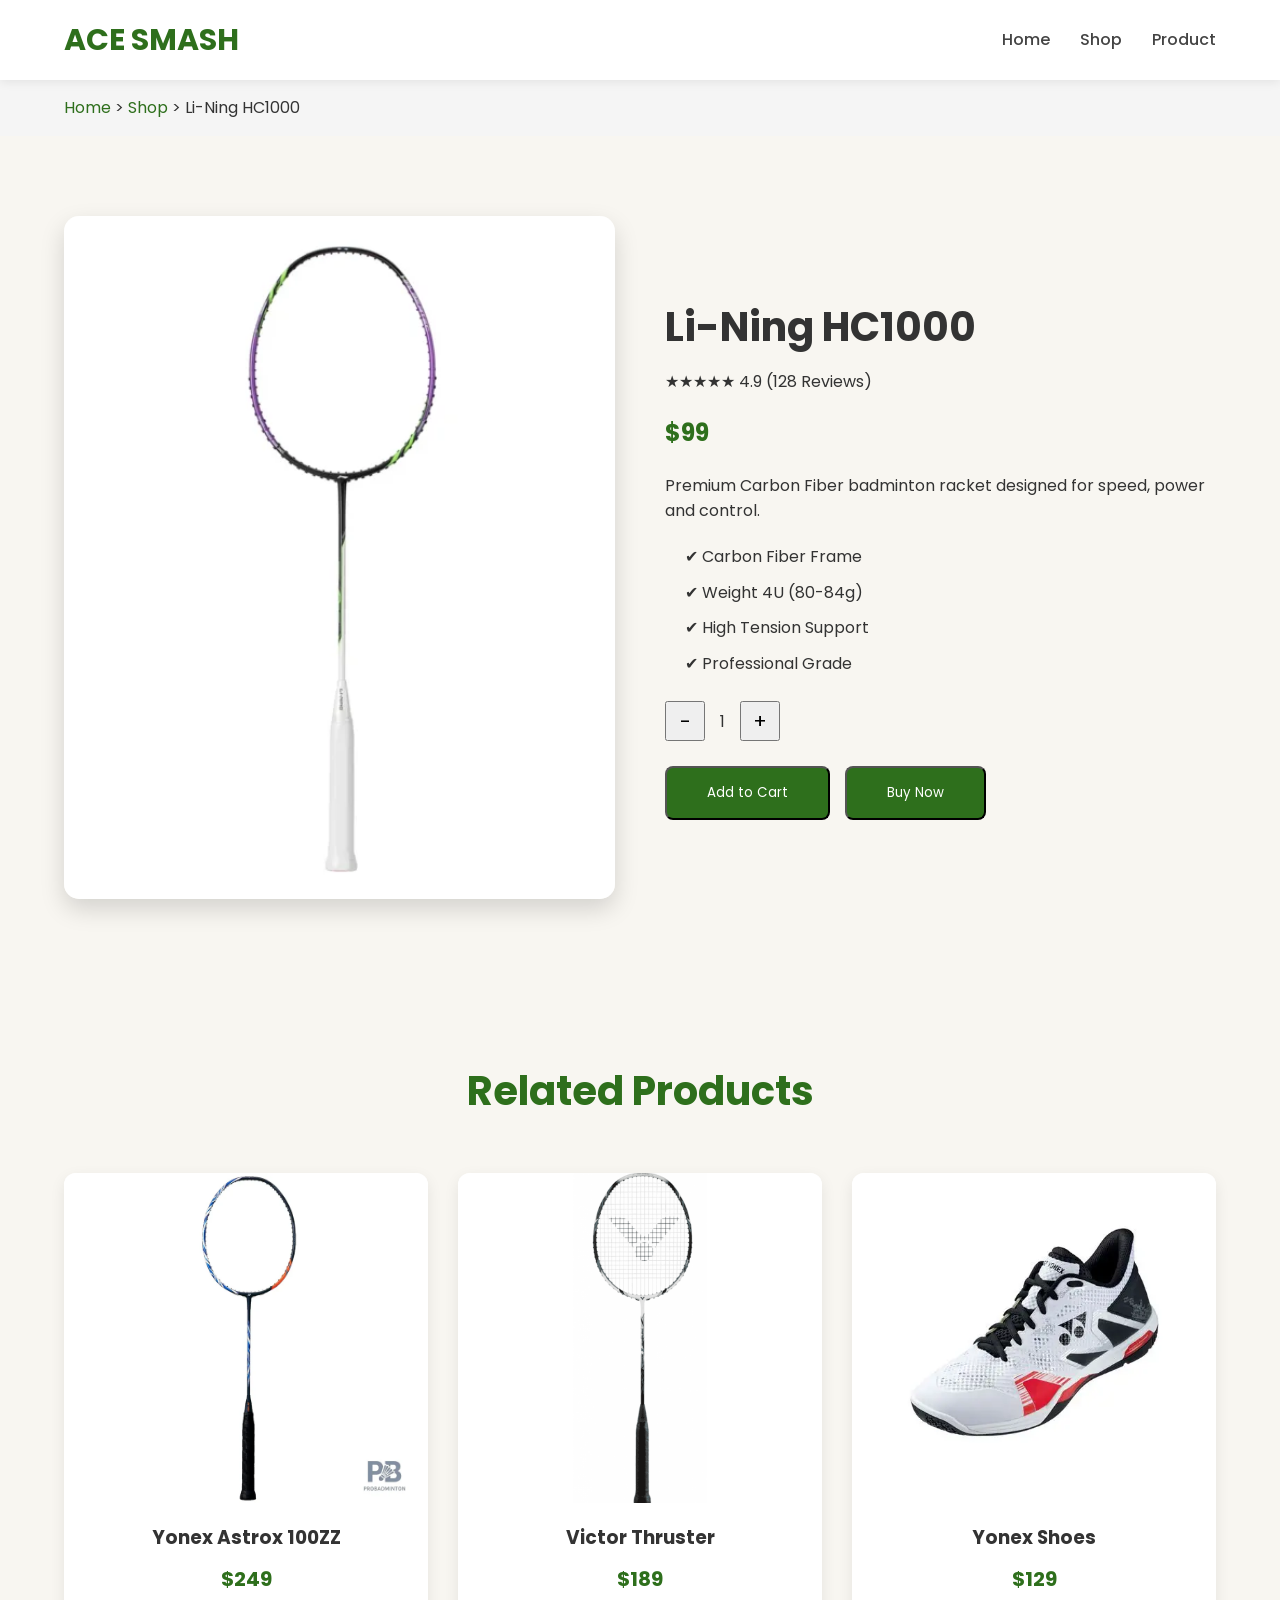
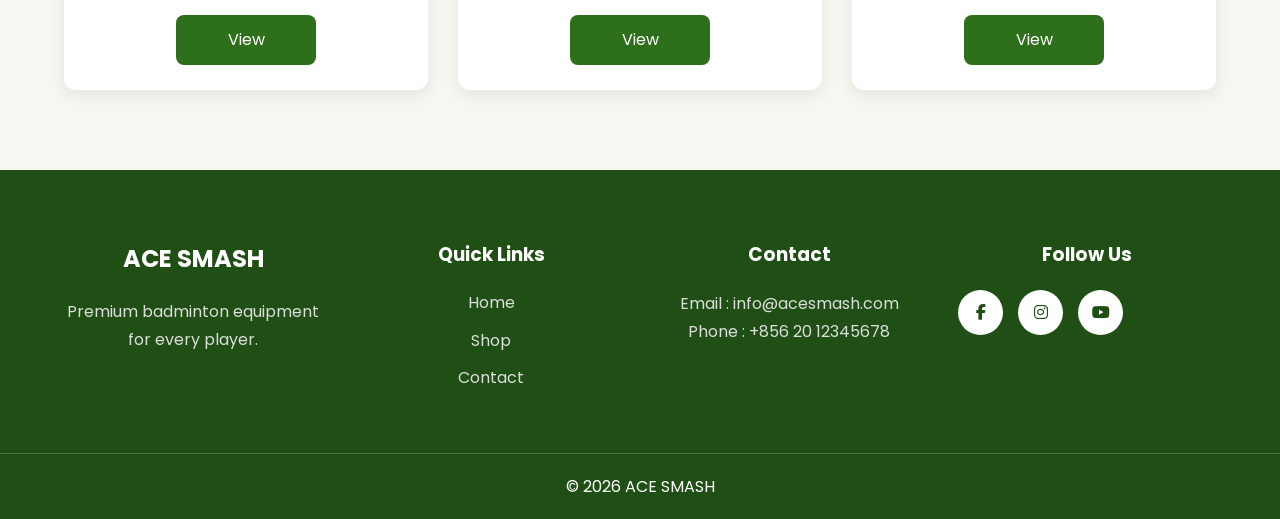
==== product.html @ a4ef645e "Add files via upload" ====
<!DOCTYPE html>
<html lang="en">

<head>

    <meta charset="UTF-8">

    <meta name="viewport" content="width=device-width, initial-scale=1.0">

    <title>ACE SMASH | Product Detail</title>

    <link rel="stylesheet" href="style.css">

    <link rel="preconnect" href="https://fonts.googleapis.com">

    <link rel="preconnect" href="https://fonts.gstatic.com" crossorigin>

    <link href="https://fonts.googleapis.com/css2?family=Poppins:wght@300;400;500;600;700&display=swap" rel="stylesheet">

    <link rel="stylesheet"
          href="https://cdnjs.cloudflare.com/ajax/libs/font-awesome/6.7.2/css/all.min.css">

</head>

<body>

<!-- ================= HEADER ================= -->

<header>

    <div class="container">

        <nav>

            <a href="index.html" class="logo">

                ACE SMASH

            </a>

            <ul class="menu">

                <li><a href="index.html">Home</a></li>

                <li><a href="shop.html">Shop</a></li>

                <li><a class="active" href="product.html">Product</a></li>

            </ul>

        </nav>

    </div>

</header>

<!-- ================= BREADCRUMB ================= -->

<section class="breadcrumb">

    <div class="container">

        <a href="index.html">Home</a>

        <span>></span>

        <a href="shop.html">Shop</a>

        <span>></span>

        <span>Li-Ning HC1000</span>

    </div>

</section>

<!-- ================= PRODUCT ================= -->

<section class="section product-detail">

    <div class="container product-page">

        <div class="product-image">

            <img src="images/lining-hbt-1000.jpg" alt="Li-Ning HC1000">

        </div>

        <div class="product-info">

            <h1>Li-Ning HC1000</h1>

            <div class="rating">

                ★★★★★
                <span>4.9 (128 Reviews)</span>

            </div>

            <h2>$99</h2>

            <p>

                Premium Carbon Fiber badminton racket designed
                for speed, power and control.

            </p>

            <ul class="product-features">

                <li>✔ Carbon Fiber Frame</li>

                <li>✔ Weight 4U (80-84g)</li>

                <li>✔ High Tension Support</li>

                <li>✔ Professional Grade</li>

            </ul>

            <div class="quantity">

                <button>-</button>

                <span>1</span>

                <button>+</button>

            </div>

            <div class="product-buttons">

                <button class="btn">

                    Add to Cart

                </button>

                <button class="btn">

                    Buy Now

                </button>

            </div>

        </div>

    </div>

</section>

<!-- ================= RELATED ================= -->

<section class="section related">

    <div class="container">

        <h2 class="title">

            Related Products

        </h2>

        <div class="product-grid">

            <div class="product-card">

                <img src="images/yonex-astrox-100zz.jpg" alt="">

                <h3>Yonex Astrox 100ZZ</h3>

                <p>$249</p>

                <a href="product.html" class="btn-small">

                    View

                </a>

            </div>

            <div class="product-card">

                <img src="images/victor-thruster.jpg" alt="">

                <h3>Victor Thruster</h3>

                <p>$189</p>

                <a href="product.html" class="btn-small">

                    View

                </a>

            </div>

            <div class="product-card">

                <img src="images/yonex-shoes.jpg" alt="">

                <h3>Yonex Shoes</h3>

                <p>$129</p>

                <a href="product.html" class="btn-small">

                    View

                </a>

            </div>

        </div>

    </div>

</section>

<!-- ================= FOOTER ================= -->

<footer class="footer">

    <div class="container footer-grid">

        <div>

            <h2>ACE SMASH</h2>

            <p>

                Premium badminton equipment for every player.

            </p>

        </div>

        <div>

            <h3>Quick Links</h3>

            <ul>

                <li><a href="index.html">Home</a></li>

                <li><a href="shop.html">Shop</a></li>

                <li><a href="#">Contact</a></li>

            </ul>

        </div>

        <div>

            <h3>Contact</h3>

            <p>Email : info@acesmash.com</p>

            <p>Phone : +856 20 12345678</p>

        </div>

        <div>

            <h3>Follow Us</h3>

            <div class="social">

                <a href="#"><i class="fab fa-facebook-f"></i></a>

                <a href="#"><i class="fab fa-instagram"></i></a>

                <a href="#"><i class="fab fa-youtube"></i></a>

            </div>

        </div>

    </div>

    <div class="copyright">

        © 2026 ACE SMASH

    </div>

</footer>

<script src="script.js"></script>

</body>

</html>
---- style.css ----
/* ===========================
   GOOGLE STYLE RESET
=========================== */

*{
    margin:0;
    padding:0;
    box-sizing:border-box;
    font-family:'Poppins',sans-serif;
}

html{
    scroll-behavior:smooth;
}

body{
    background:#F8F6F1;
    color:#333;
    line-height:1.6;
}

img{
    width:100%;
    display:block;
}

a{
    text-decoration:none;
}

ul{
    list-style:none;
}

.container{
    width:1200px;
    max-width:90%;
    margin:auto;
}

/* ===========================
   HEADER
=========================== */

header{

    width:100%;

    background:#ffffff;

    position:sticky;

    top:0;

    z-index:1000;

    box-shadow:0 2px 10px rgba(0,0,0,.08);

}

nav{

    display:flex;

    justify-content:space-between;

    align-items:center;

    height:80px;

}

.logo{

    font-size:30px;

    font-weight:700;

    color:#2E6F1C;

}

.menu{

    display:flex;

    gap: 30px;

    margin-left:auto;

}

.menu a{

    color:#444;

    font-weight:500;

    transition:.3s;

}

.menu a:hover{

    color:#2E6F1C;

}

.active{

    color:#2E6F1C;

}

/* ===========================
   HERO
=========================== */

.hero{

    background:#F1EFE8;

    min-height:650px;

    display:flex;

    align-items:center;

}

.hero-container{

    display:flex;

    justify-content:space-between;

    align-items:center;

    gap:60px;

}

.hero-text{

    flex:1;

}

.hero-text h4{

    font-size:22px;

    color:#666;

}

.hero-text h1{

    font-size:72px;

    color:#2E6F1C;

    margin:10px 0;

}

.hero-text h2{

    font-size:36px;

    margin-bottom:20px;

}

.hero-text p{

    max-width:500px;

    color:#666;

    margin-bottom:35px;

}

.btn{

    display:inline-block;

    background:#2E6F1C;

    color:white;

    padding:15px 40px;

    border-radius:8px;

    transition:.3s;

}

.btn:hover{

    background:#235517;

    transform:translateY(-3px);

}

.hero-image{

    flex:1;

}

.hero-image img{

    max-width:450px;

    margin-left:auto;

}

/* ===========================
   SECTION TITLE
=========================== */

.title{

    text-align:center;

    font-size:40px;

    margin-bottom:20px;

    color:#2E6F1C;

}

/* ===========================
   ABOUT
=========================== */

.about{

    padding:100px 0;

}

.about-text{

    width:700px;

    max-width:100%;

    margin:auto;

    text-align:center;

    color:#666;

}

/* ===========================
   SKILLS
=========================== */

.skills{

    padding:100px 0;

    background:white;

}

.skill-box{

    width:700px;

    max-width:100%;

    margin:auto;

}

.skill{

    margin-bottom:25px;

}

.skill span{

    font-weight:600;

}

.bar{

    height:12px;

    background:#ddd;

    border-radius:30px;

    margin-top:10px;

    overflow:hidden;

}

.fill{

    height:100%;

    background:#2E6F1C;

}

.html{

    width:95%;

}

.css{

    width:90%;

}

.js{

    width:80%;

}

.figma{

    width:85%;

}

/* ===========================
   PROJECTS
=========================== */

.projects{

    padding:100px 0;

}

.project-grid{

    display:grid;

    grid-template-columns:repeat(3,1fr);

    gap:30px;

    margin-top:50px;

}

.card{

    background:white;

    border-radius:10px;

    overflow:hidden;

    box-shadow:0 5px 15px rgba(0,0,0,.08);

    transition:.3s;

}

.card:hover{

    transform:translateY(-8px);

}

.card img{

    height:220px;

    object-fit:cover;

}

.card-body{

    padding:20px;

}

.card-body h3{

    margin-bottom:10px;

}

.card-body p{

    color:#666;

    margin-bottom:20px;

}

.card-body a{

    color:#2E6F1C;

    font-weight:600;

}

/* ===========================
   FOOTER
=========================== */

footer{

    background:#2E6F1C;

    color:white;

    padding:60px 0;

    text-align:center;

}

footer h2{

    margin-bottom:10px;

}

/* ===========================
   RESPONSIVE
=========================== */

@media(max-width:992px){

.hero-container{

    flex-direction:column;

    text-align:center;

}

.hero-text p{

    margin:auto;

    margin-bottom:30px;

}

.project-grid{

    grid-template-columns:repeat(2,1fr);

}

}

@media(max-width:768px){

nav{

    flex-direction:column;

    height:auto;

    padding:20px 0;

}

.menu{

    margin-top:20px;

    flex-wrap:wrap;

    justify-content:center;

}

.hero-text h1{

    font-size:48px;

}

.hero-text h2{

    font-size:28px;

}

.project-grid{

    grid-template-columns:1fr;

}

}

/* ===========================
   JavaScript Effects
=========================== */

header.sticky{

    background:#ffffff;

    box-shadow:0 4px 15px rgba(0,0,0,.12);

}

.hero-text,
.hero-image,
.about,
.skills,
.card{

    opacity:0;

    transform:translateY(40px);

    transition:all .8s ease;

}

.show{

    opacity:1;

    transform:translateY(0);

}

#topBtn{

    position:fixed;

    right:30px;

    bottom:30px;

    width:50px;

    height:50px;

    border:none;

    border-radius:50%;

    background:#2E6F1C;

    color:white;

    font-size:22px;

    cursor:pointer;

    opacity:0;

    visibility:hidden;

    transition:.3s;

    z-index:999;

}

#topBtn.show{

    opacity:1;

    visibility:visible;

}

#topBtn:hover{

    transform:translateY(-5px);

}

.btn{

    position:relative;

    overflow:hidden;

}

.ripple{

    position:absolute;

    border-radius:50%;

    background:rgba(255,255,255,.5);

    transform:scale(0);

    animation:ripple .6s linear;

}

@keyframes ripple{

    to{

        transform:scale(4);

        opacity:0;

    }

}

body{

    opacity:0;

    transition:opacity .8s;

}

body.loaded{

    opacity:1;

}

/* ===========================
   HAMBURGER MENU
=========================== */

.hamburger{

    display:none;

    cursor:pointer;

}

.hamburger span{

    display:block;

    width:30px;

    height:3px;

    background:#2E6F1C;

    margin:6px 0;

    transition:.3s;

}

/* เปิดเมนู */

.menu.active{

    display:flex;

}

/* Mobile */

@media(max-width:768px){

nav{

    position:relative;

}

.menu{

    display:none;

    flex-direction:column;

    position:absolute;

    top:80px;

    left:0;

    width:100%;

    background:white;

    padding:20px 0;

    text-align:center;

    box-shadow:0 5px 15px rgba(0,0,0,.15);

}

.menu li{

    margin:15px 0;

}

.hamburger{

    display:block;


}

.product-grid{

    grid-template-columns:1fr;

}

.stats-grid{

    grid-template-columns:repeat(2,1fr);

    gap:25px;

}

.footer-grid{

    grid-template-columns:1fr;

    text-align:center;

}

.social{

    justify-content:center;

}

.shop-top{

    flex-direction:column;

}

.category{

    width:100%;

}

}

/* ===========================
   Hamburger Animation
=========================== */

.hamburger.active span:nth-child(1){

    transform:rotate(45deg) translateY(13px);

}

.hamburger.active span:nth-child(2){

    opacity:0;

}

.hamburger.active span:nth-child(3){

    transform:rotate(-45deg) translateY(-13px);

}

/* ===========================
   FEATURED PRODUCTS
=========================== */

.featured{

    padding:100px 0;

    background:#ffffff;

}

.product-grid{

    display:grid;

    grid-template-columns:repeat(3,1fr);

    gap:30px;

    margin-top:50px;

}

.product-card{

    background:#fff;

    border-radius:12px;

    overflow:hidden;

    box-shadow:0 5px 15px rgba(0,0,0,.08);

    transition:.3s;

}

.product-card:hover{

    transform:translateY(-8px);

}

.product-card img{
    width:100%;
    height:330px;
    object-fit:contain;
    background:#fff;
}

.product-card h3{

    text-align:center;

    margin-top:20px;

}

.product-card p{

    text-align:center;

    margin:10px 0 20px;

    color:#2E6F1C;

    font-size:20px;

    font-weight:bold;

}

.btn-small{

    display:block;

    width:140px;

    margin:0 auto 25px;

    text-align:center;

    background:#2E6F1C;

    color:white;

    padding:12px;

    border-radius:8px;

    transition:.3s;

}

.btn-small:hover{

    background:#235517;

}

/* ===========================
   STATISTICS
=========================== */

.stats{

    padding:80px 0;

    background:#2E6F1C;

    color:white;

}

.stats-grid{

    display:grid;

    grid-template-columns:repeat(4,1fr);

    text-align:center;

    gap:30px;

}

.stats h2{

    font-size:42px;

    margin-bottom:10px;

}

.stats p{

    font-size:18px;

}

/* ===========================
   FOOTER
=========================== */

.footer{

    background:#1f4f14;

    color:white;

    padding:70px 0 20px;

}

.footer-grid{

    display:grid;

    grid-template-columns:repeat(4,1fr);

    gap:40px;

}

.footer h2,
.footer h3{

    margin-bottom:20px;

}

.footer p{

    color:#ddd;

    line-height:28px;

}

.footer ul{

    list-style:none;

    padding:0;

}

.footer ul li{

    margin-bottom:12px;

}

.footer ul li a{

    color:#ddd;

    transition:.3s;

}

.footer ul li a:hover{

    color:#fff;

}

.social{

    display:flex;

    gap:15px;

    margin-top:20px;

}

.social a{

    width:45px;

    height:45px;

    background:white;

    color:#1f4f14;

    border-radius:50%;

    display:flex;

    align-items:center;

    justify-content:center;

    transition:.3s;

}

.social a:hover{

    transform:translateY(-5px);

}

.copyright{

    text-align:center;

    border-top:1px solid rgba(255,255,255,.2);

    margin-top:50px;

    padding-top:20px;

}

/* ===========================
   SHOP PAGE
=========================== */

.shop-banner{

    background:#2E6F1C;

    color:white;

    text-align:center;

    padding:80px 0;

}

.shop-banner h1{

    font-size:48px;

}

.shop-banner p{

    margin-top:15px;

}

.shop{

    padding:80px 0;

}

.shop-top{

    display:flex;

    justify-content:space-between;

    margin-bottom:40px;

    gap:20px;

}

.search-box{

    flex:1;

    padding:15px;

    border:1px solid #ddd;

    border-radius:8px;

}

.category{

    width:250px;

    padding:15px;

    border-radius:8px;

}

.search-box,
.category{

    box-shadow:0 3px 10px rgba(0,0,0,.08);
}

/* ================= PRODUCT PAGE ================= */

.breadcrumb{
    background:#f5f5f5;
    padding:15px 0;
}

.breadcrumb a{
    color:#2E6F1C;
    text-decoration:none;
}

.product-detail{
    padding:80px 0;
}

.product-page{
    display:grid;
    grid-template-columns:1fr 1fr;
    gap:50px;
    align-items:center;
}

.product-image img{
    width:100%;
    border-radius:12px;
}

.product-info h1{
    font-size:40px;
    margin-bottom:10px;
}

.product-info h2{
    color:#2E6F1C;
    margin:20px 0;
}

.product-features{
    margin:20px 0;
    padding-left:20px;
}

.product-features li{
    margin-bottom:10px;
}

.quantity{
    display:flex;
    gap:15px;
    align-items:center;
    margin:25px 0;
}

.quantity button{
    width:40px;
    height:40px;
    font-size:20px;
}

.product-buttons{
    display:flex;
    gap:15px;
}

.related{
    padding:80px 0;
}

@media(max-width:768px){

    .product-page{
        grid-template-columns:1fr;
    }

    .product-buttons{
        flex-direction:column;
    }

}

.product-image img{
    width:100%;
    max-width:600px;
    display:block;
    margin:auto;
    border-radius:15px;
    box-shadow:0 10px 25px rgba(0,0,0,.15);
    transition:.3s;
}

.product-image img:hover{
    transform:scale(1.03);
}

.hero{

    padding:90px 0;

    background:#F8F6F1;

}

.hero-container{

    display:grid;

    grid-template-columns:1fr 1fr;

    align-items:center;

    gap:60px;

}

.tag{

    color:#2E6F1C;

    font-size:18px;

    font-weight:600;

}

.hero-left h1{

    font-size:58px;

    margin:20px 0;

    line-height:1.2;

}

.hero-left p{

    color:#666;

    font-size:18px;

    margin-bottom:35px;

}

.hero-button{

    display:flex;

    gap:20px;

    margin-bottom:50px;

}

.btn-outline{

    padding:15px 35px;

    border:2px solid #2E6F1C;

    border-radius:10px;

    color:#2E6F1C;

    font-weight:600;

    transition:.3s;

}

.btn-outline:hover{

    background:#2E6F1C;

    color:#fff;

}

.hero-stats{

    display:grid;

    grid-template-columns:repeat(4,1fr);

    gap:25px;

}

.stat-item{

    display:flex;

    gap:12px;

    align-items:center;

}

.stat-item i{

    font-size:32px;

    color:#2E6F1C;

}

.stat-item h3{

    font-size:30px;

}

.hero-right img{

    width:100%;

    max-width:700px;

    display:block;

    margin:auto;

}
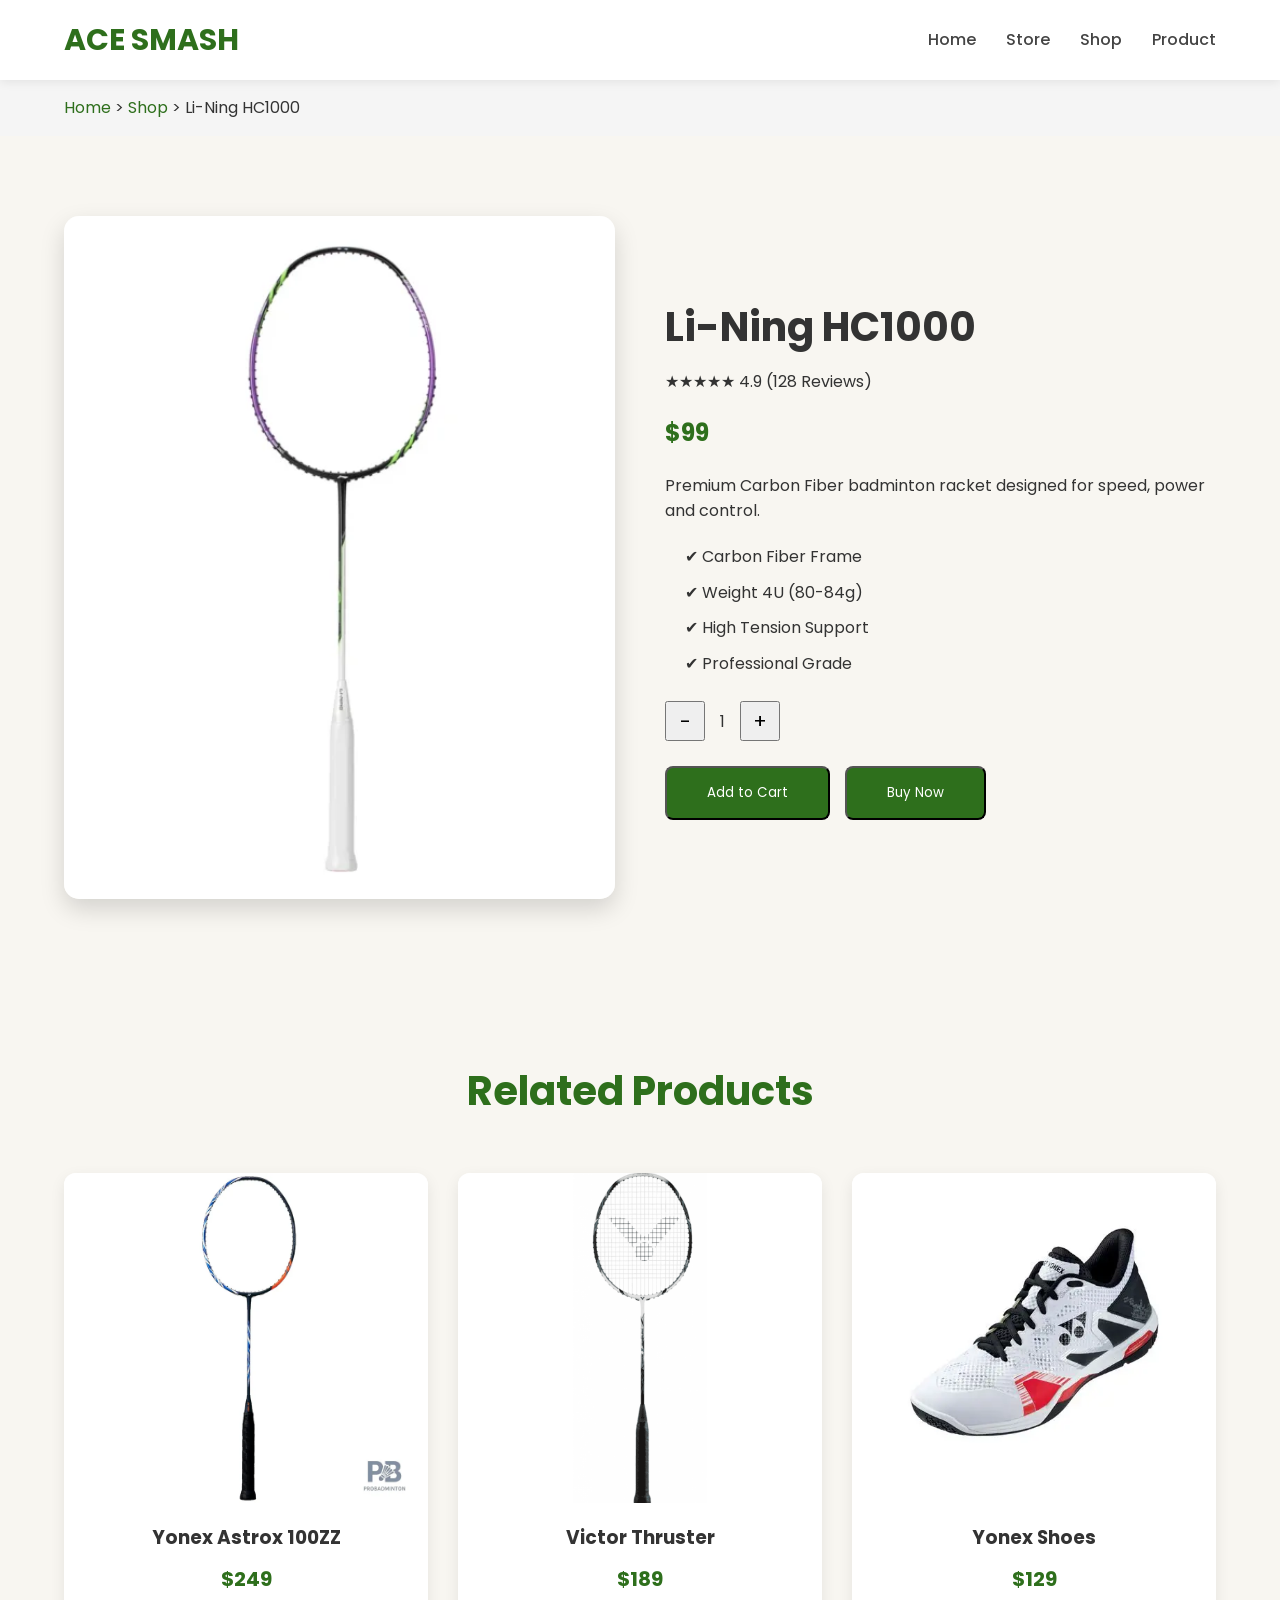
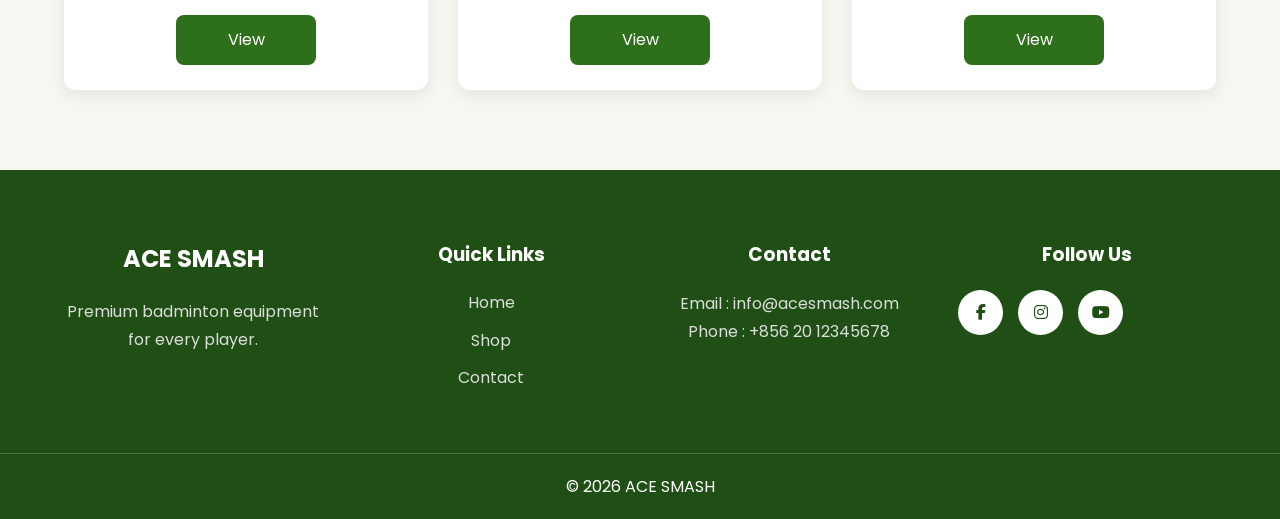
==== commit ad127698: "Add files via upload" ====
--- a/product.html
+++ b/product.html
@@ -42,6 +42,8 @@
 
                 <li><a href="index.html">Home</a></li>
 
+                <li><a href="store.html">Store</a></li>
+
                 <li><a href="shop.html">Shop</a></li>
 
                 <li><a class="active" href="product.html">Product</a></li>
--- a/style.css
+++ b/style.css
@@ -1344,4 +1344,47 @@
 
     margin:auto;
 
-}+}
+/* ===========================
+   PORTFOLIO AVATAR (added for index.html)
+=========================== */
+
+.avatar-circle{
+
+    width:340px;
+
+    max-width:100%;
+
+    aspect-ratio:1;
+
+    margin-left:auto;
+
+    border-radius:50%;
+
+    background:#EAF3DE;
+
+    border:6px solid #2E6F1C;
+
+    display:flex;
+
+    align-items:center;
+
+    justify-content:center;
+
+    font-size:96px;
+
+    font-weight:700;
+
+    color:#2E6F1C;
+
+}
+
+@media (max-width:900px){
+
+    .avatar-circle{
+
+        margin:0 auto;
+
+    }
+
+}
